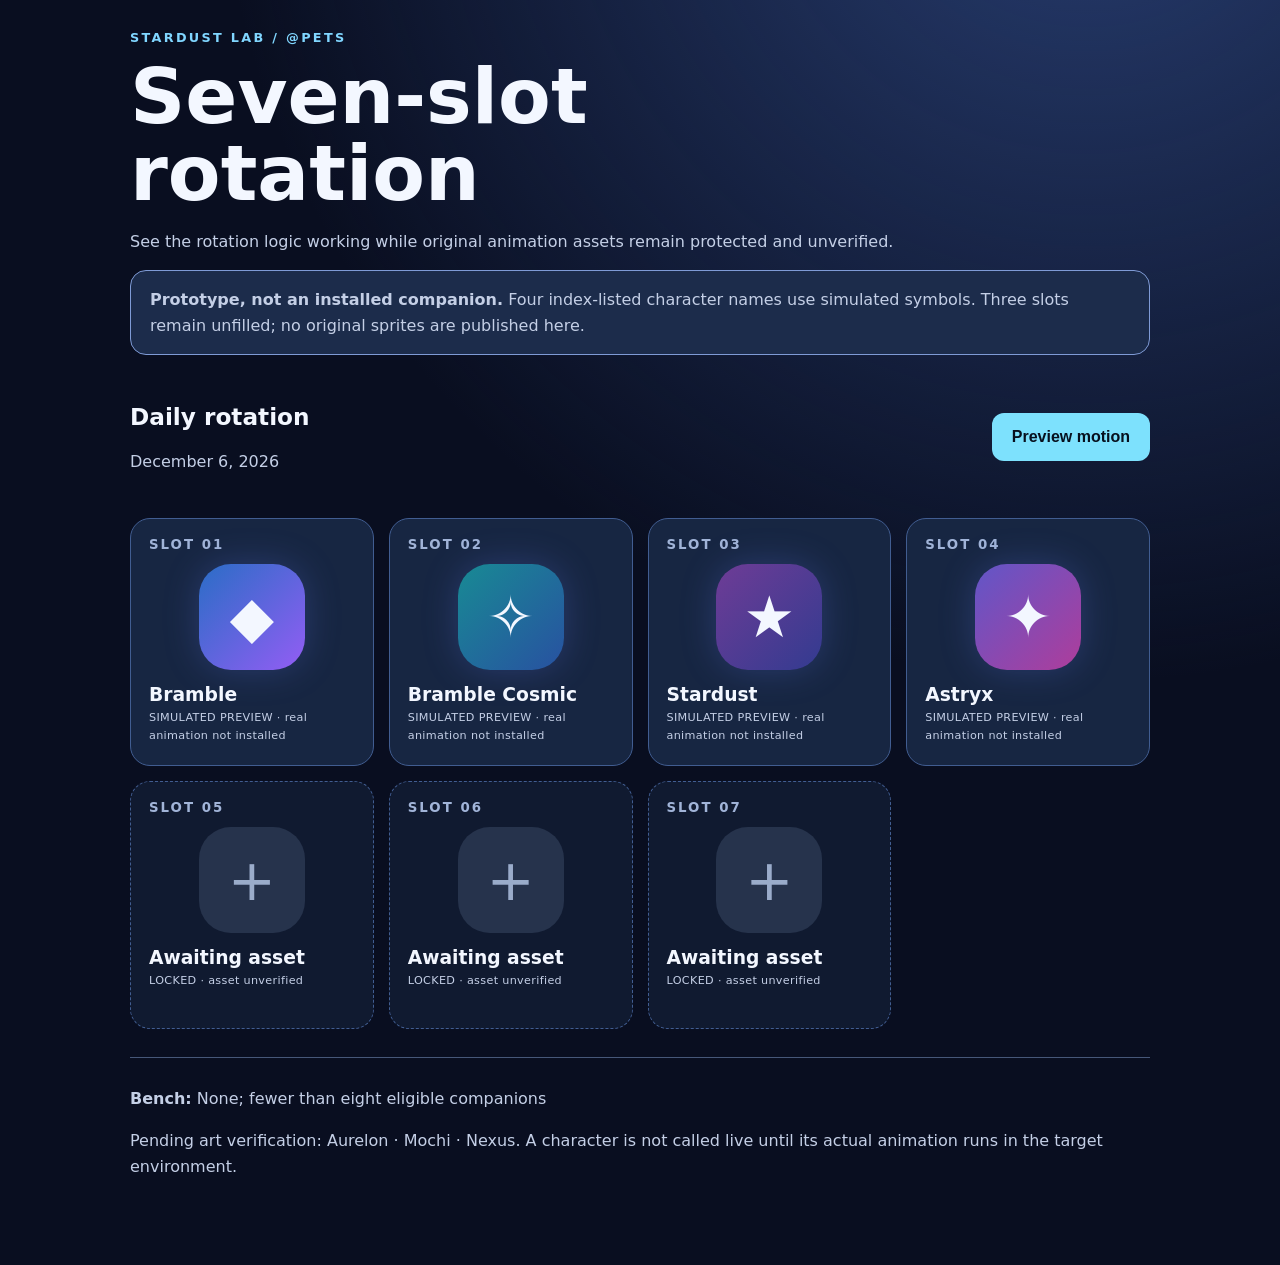
==== index.html @ 71151c68 "Build Pets seven-slot rotation prototype: index.html" ====
<!doctype html>
<html lang="en">
<head>
<meta charset="utf-8"><meta name="viewport" content="width=device-width, initial-scale=1">
<title>@Pets — Rotation Playground</title>
<style>
:root{font-family:system-ui,sans-serif;color-scheme:dark;background:#090e20;color:#f3f7ff}
*{box-sizing:border-box}body{margin:0;min-height:100vh;background:radial-gradient(circle at 85% -15%,#283e72,transparent 48%),#090e20}
main{max-width:1060px;padding:30px 20px 70px;margin:auto}.eyebrow{color:#80d6ff;font-size:.8rem;font-weight:800;letter-spacing:.18em;text-transform:uppercase}
h1{font-size:clamp(2.4rem,8vw,4.8rem);line-height:1;margin:14px 0}h2{font-size:1.45rem}p{line-height:1.6;color:#c4cfe6}
.notice{padding:16px 19px;border:1px solid #7f9bd6;background:#1c2c4b;border-radius:16px}
.controls{display:flex;flex-wrap:wrap;align-items:center;justify-content:space-between;gap:14px;margin:28px 0}
button{border:none;background:#7de1fd;color:#07101e;border-radius:12px;font-size:1rem;font-weight:800;padding:14px 20px;cursor:pointer;min-height:48px}
button:focus-visible{outline:3px solid #fef08a;outline-offset:4px}
#slots{display:grid;grid-template-columns:repeat(auto-fit,minmax(210px,1fr));gap:15px}
.pet-card{background:#172642;border:1px solid #415d91;border-radius:20px;min-height:248px;padding:18px;display:flex;flex-direction:column;align-items:flex-start}
.pet-card small{letter-spacing:.15em;color:#a1b4d8;font-weight:800}
.orb{display:grid;place-items:center;align-self:center;width:106px;height:106px;margin:12px 0;border-radius:32px;background:linear-gradient(135deg,#2a6dc6,#935df4);box-shadow:0 0 35px #556ed54d;font-size:3.6rem}
.pet-card:nth-child(2) .orb{background:linear-gradient(135deg,#188a94,#2851a1)}
.pet-card:nth-child(3) .orb{background:linear-gradient(135deg,#6e3c96,#333b90)}
.pet-card:nth-child(4) .orb{background:linear-gradient(135deg,#6156c8,#ae3d9b)}
.pet-card h3{font-size:1.17rem;margin:2px 0 4px}.pet-card p{font-size:.7rem;letter-spacing:.03em;margin:0}
.vacant{border-style:dashed;background:#101a30}.vacant .orb{background:#26334c;box-shadow:none;color:#9aacca}
.moving .pet-card:not(.vacant) .orb{animation:float 1.4s ease-in-out infinite alternate}
@keyframes float{to{transform:translateY(-15px) rotate(5deg)}}
@media(prefers-reduced-motion:reduce){.moving .orb{animation:none!important}}
footer{margin-top:28px;border-top:1px solid #465778;padding-top:12px}
</style>
</head>
<body><main>
<div class="eyebrow">STARDUST LAB / @PETS</div>
<h1>Seven-slot<br>rotation</h1>
<p>See the rotation logic working while original animation assets remain protected and unverified.</p>
<p class="notice"><strong>Prototype, not an installed companion.</strong> Four index-listed character names use simulated symbols. Three slots remain unfilled; no original sprites are published here.</p>
<div class="controls"><div><h2>Daily rotation</h2><p id="day" aria-live="polite"></p></div><button id="motion" type="button" aria-pressed="false">Preview motion</button></div>
<section id="slots" aria-label="Seven companion slots"></section>
<footer><p><strong>Bench:</strong> <span id="bench"></span></p><p>Pending art verification: Aurelon · Mochi · Nexus. A character is not called live until its actual animation runs in the target environment.</p></footer>
</main><script type="module" src="./rotation.mjs"></script></body></html>
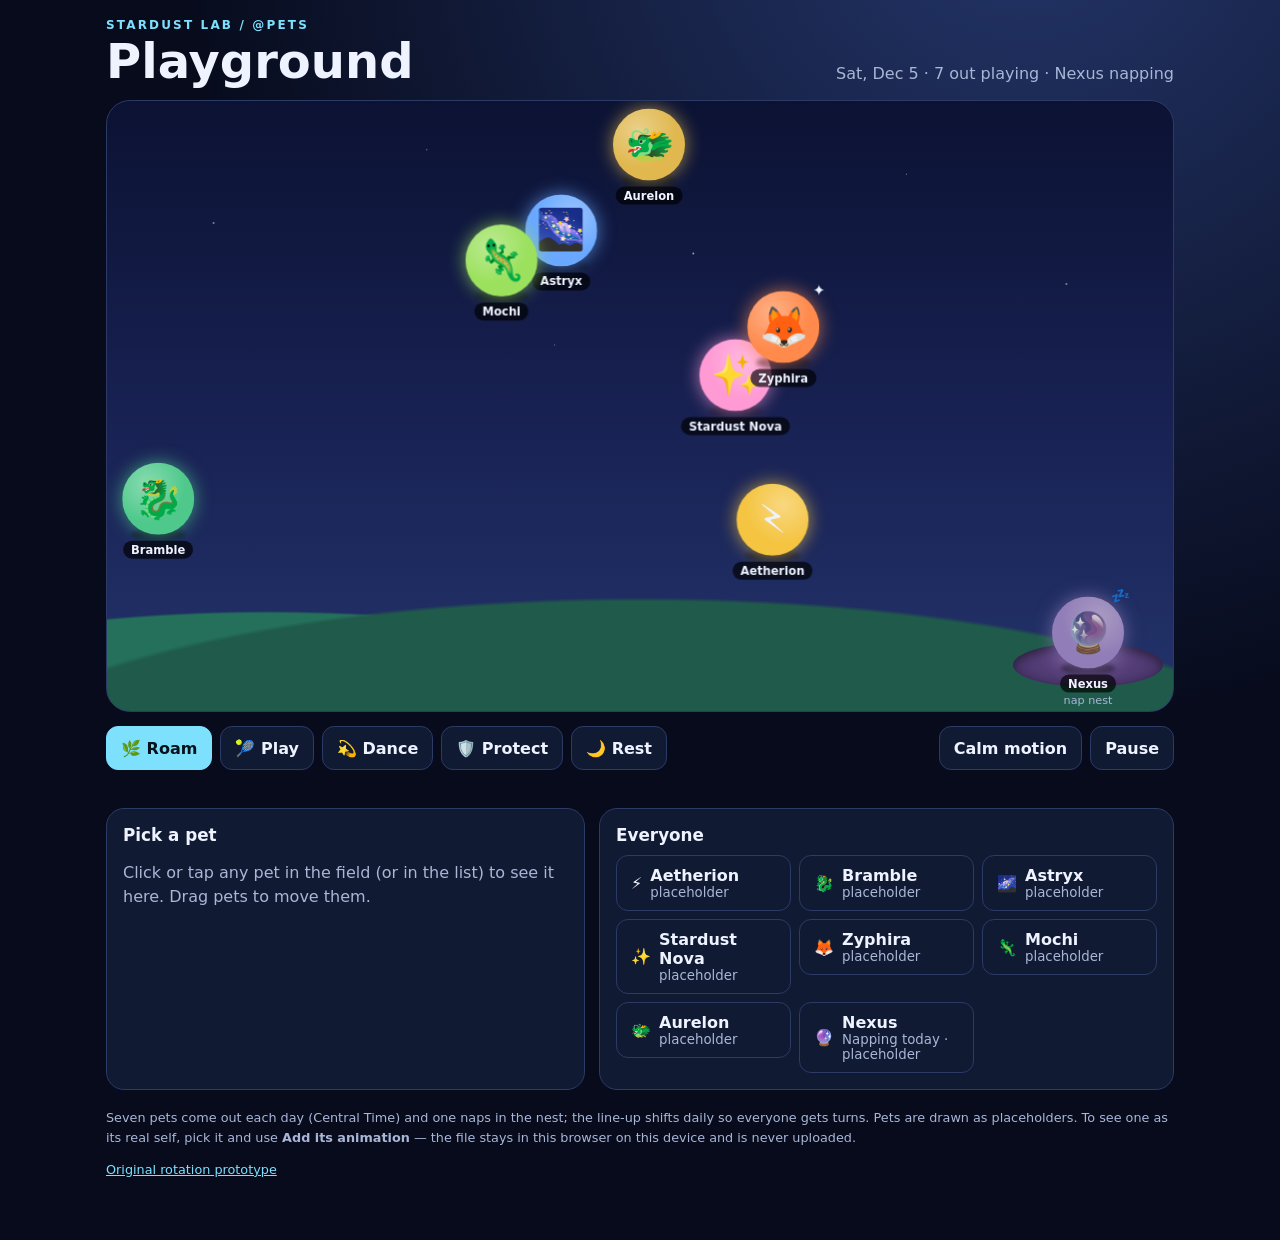
==== commit 89346d1e: "Roaming playground: all pets wander one shared field - index.html + playground.mjs: the day's seven " ====
--- a/index.html
+++ b/index.html
@@ -2,37 +2,111 @@
 <html lang="en">
 <head>
 <meta charset="utf-8"><meta name="viewport" content="width=device-width, initial-scale=1">
-<title>@Pets — Rotation Playground</title>
+<title>@Pets Playground</title>
+<meta name="description" content="Your @Pets roaming free in one playground.">
+<link rel="icon" href="data:image/svg+xml,%3Csvg xmlns='http://www.w3.org/2000/svg' viewBox='0 0 100 100'%3E%3Ctext y='.9em' font-size='90'%3E%E2%9C%A8%3C/text%3E%3C/svg%3E">
 <style>
-:root{font-family:system-ui,sans-serif;color-scheme:dark;background:#090e20;color:#f3f7ff}
-*{box-sizing:border-box}body{margin:0;min-height:100vh;background:radial-gradient(circle at 85% -15%,#283e72,transparent 48%),#090e20}
-main{max-width:1060px;padding:30px 20px 70px;margin:auto}.eyebrow{color:#80d6ff;font-size:.8rem;font-weight:800;letter-spacing:.18em;text-transform:uppercase}
-h1{font-size:clamp(2.4rem,8vw,4.8rem);line-height:1;margin:14px 0}h2{font-size:1.45rem}p{line-height:1.6;color:#c4cfe6}
-.notice{padding:16px 19px;border:1px solid #7f9bd6;background:#1c2c4b;border-radius:16px}
-.controls{display:flex;flex-wrap:wrap;align-items:center;justify-content:space-between;gap:14px;margin:28px 0}
-button{border:none;background:#7de1fd;color:#07101e;border-radius:12px;font-size:1rem;font-weight:800;padding:14px 20px;cursor:pointer;min-height:48px}
-button:focus-visible{outline:3px solid #fef08a;outline-offset:4px}
-#slots{display:grid;grid-template-columns:repeat(auto-fit,minmax(210px,1fr));gap:15px}
-.pet-card{background:#172642;border:1px solid #415d91;border-radius:20px;min-height:248px;padding:18px;display:flex;flex-direction:column;align-items:flex-start}
-.pet-card small{letter-spacing:.15em;color:#a1b4d8;font-weight:800}
-.orb{display:grid;place-items:center;align-self:center;width:106px;height:106px;margin:12px 0;border-radius:32px;background:linear-gradient(135deg,#2a6dc6,#935df4);box-shadow:0 0 35px #556ed54d;font-size:3.6rem}
-.pet-card:nth-child(2) .orb{background:linear-gradient(135deg,#188a94,#2851a1)}
-.pet-card:nth-child(3) .orb{background:linear-gradient(135deg,#6e3c96,#333b90)}
-.pet-card:nth-child(4) .orb{background:linear-gradient(135deg,#6156c8,#ae3d9b)}
-.pet-card h3{font-size:1.17rem;margin:2px 0 4px}.pet-card p{font-size:.7rem;letter-spacing:.03em;margin:0}
-.vacant{border-style:dashed;background:#101a30}.vacant .orb{background:#26334c;box-shadow:none;color:#9aacca}
-.moving .pet-card:not(.vacant) .orb{animation:float 1.4s ease-in-out infinite alternate}
-@keyframes float{to{transform:translateY(-15px) rotate(5deg)}}
-@media(prefers-reduced-motion:reduce){.moving .orb{animation:none!important}}
-footer{margin-top:28px;border-top:1px solid #465778;padding-top:12px}
+:root{--bg:#070b1c;--panel:#111a33;--line:#2b3b66;--text:#eef3ff;--muted:#a9b6d6;--accent:#7de1fd;--warm:#fde68a;
+  font-family:system-ui,-apple-system,"Segoe UI",sans-serif;color:var(--text);color-scheme:dark}
+*{box-sizing:border-box}
+body{margin:0;min-height:100vh;background:radial-gradient(circle at 80% -10%,#24366b,transparent 50%),var(--bg)}
+main{max-width:1100px;margin:auto;padding:18px 16px 48px}
+header{display:flex;flex-wrap:wrap;align-items:end;justify-content:space-between;gap:8px 20px;margin-bottom:14px}
+.eyebrow{color:var(--accent);font-size:.75rem;font-weight:800;letter-spacing:.18em}
+h1{margin:4px 0 0;font-size:clamp(1.9rem,6vw,3rem);line-height:1.05}
+#today{margin:0;color:var(--muted)}
+#field{position:relative;height:clamp(360px,68vh,640px);border-radius:24px;overflow:hidden;border:1px solid var(--line);
+  touch-action:none;user-select:none;-webkit-user-select:none;
+  background:radial-gradient(ellipse 120% 60% at 50% 115%,#1f5a4a 0 55%,transparent 56%),
+    radial-gradient(ellipse 80% 40% at 15% 108%,#24705a 0 60%,transparent 61%),
+    linear-gradient(#0b1233,#1a2457 60%,#23346b)}
+#field.day{background:radial-gradient(ellipse 120% 60% at 50% 115%,#3f9a5c 0 55%,transparent 56%),
+    radial-gradient(ellipse 80% 40% at 15% 108%,#4fb26b 0 60%,transparent 61%),
+    linear-gradient(#6fb7ff,#a8d8ff 60%,#d4ecff)}
+.stars{position:absolute;inset:0;pointer-events:none;background-image:
+  radial-gradient(1.5px 1.5px at 10% 20%,#fff9,transparent),radial-gradient(1px 1px at 30% 8%,#fff8,transparent),
+  radial-gradient(1.5px 1.5px at 55% 25%,#fffa,transparent),radial-gradient(1px 1px at 75% 12%,#fff7,transparent),
+  radial-gradient(1.5px 1.5px at 90% 30%,#fff9,transparent),radial-gradient(1px 1px at 42% 40%,#fff6,transparent)}
+#field.day .stars{opacity:0}
+.nest{position:absolute;right:10px;bottom:24px;width:150px;height:44px;border-radius:50%;
+  background:radial-gradient(ellipse at 50% 40%,#6b4f8f,#3a2a5a);box-shadow:inset 0 4px 10px #0006;pointer-events:none}
+.nest span{position:absolute;bottom:-20px;width:100%;text-align:center;font-size:.7rem;color:var(--muted)}
+.pet{position:absolute;left:0;top:0;width:var(--size);height:var(--size);margin:calc(var(--size)/-2) 0 0 calc(var(--size)/-2);
+  border:0;padding:0;background:none;cursor:grab;will-change:transform;touch-action:none;color:inherit;font:inherit}
+.pet:active{cursor:grabbing}
+.pet:focus-visible{outline:none}.pet:focus-visible .body{outline:3px solid var(--warm);outline-offset:3px}
+.shadow{position:absolute;left:12%;right:12%;bottom:-8%;height:18%;border-radius:50%;background:#0007;filter:blur(2px)}
+.body{position:absolute;inset:0;border-radius:50%;display:grid;place-items:center;overflow:hidden;
+  background:radial-gradient(circle at 35% 30%,#fff5,transparent 55%),var(--c);box-shadow:0 0 18px color-mix(in srgb,var(--c) 70%,transparent)}
+.body .glyph{font-size:calc(var(--size)*.55);line-height:1}
+.body img,.body video{width:100%;height:100%;object-fit:contain;background:#0003}
+.pet.has-clip .body{background:none;box-shadow:none;border-radius:0;overflow:visible}
+.tag{position:absolute;top:100%;left:50%;transform:translate(-50%,6px);white-space:nowrap;font-size:.72rem;font-weight:700;
+  padding:2px 8px;border-radius:99px;background:#000a;pointer-events:none}
+.bubble{position:absolute;right:-6px;top:-10px;font-size:.95rem;pointer-events:none}
+.pet.selected .tag{background:var(--warm);color:#1a1300}
+.pet.sleeping .body{filter:saturate(.6) brightness(.85)}
+.toolbar{display:flex;flex-wrap:wrap;gap:8px;margin:14px 0}
+button,.filebtn{font:inherit;font-weight:700;border-radius:12px;border:1px solid var(--line);background:var(--panel);color:var(--text);
+  padding:10px 14px;min-height:44px;cursor:pointer}
+button[aria-pressed="true"]{background:var(--accent);color:#06121c;border-color:var(--accent)}
+button:focus-visible,.filebtn:focus-within,select:focus-visible{outline:3px solid var(--warm);outline-offset:2px}
+.spacer{flex:1}
+.grid{display:grid;grid-template-columns:minmax(0,1fr) minmax(0,1.2fr);gap:14px}
+@media(max-width:760px){.grid{grid-template-columns:1fr}}
+.panel{background:var(--panel);border:1px solid var(--line);border-radius:18px;padding:16px}
+.panel h2{margin:0 0 10px;font-size:1.05rem}
+.muted{color:var(--muted)}p{line-height:1.5}
+#card .row{display:flex;flex-wrap:wrap;gap:8px;margin-top:10px}
+.filebtn{display:inline-flex;align-items:center}.filebtn input{position:absolute;opacity:0;width:1px;height:1px}
+#roster{list-style:none;margin:0;padding:0;display:grid;grid-template-columns:repeat(auto-fill,minmax(150px,1fr));gap:8px}
+#roster button{width:100%;text-align:left;display:flex;gap:8px;align-items:center;font-weight:600}
+#roster small{display:block;color:var(--muted);font-weight:500}
+#status{min-height:1.5em;margin:6px 0 0;color:var(--warm)}
+footer{margin-top:18px;font-size:.8rem;color:var(--muted)}
 </style>
 </head>
-<body><main>
-<div class="eyebrow">STARDUST LAB / @PETS</div>
-<h1>Seven-slot<br>rotation</h1>
-<p>See the rotation logic working while original animation assets remain protected and unverified.</p>
-<p class="notice"><strong>Prototype, not an installed companion.</strong> Four index-listed character names use simulated symbols. Three slots remain unfilled; no original sprites are published here.</p>
-<div class="controls"><div><h2>Daily rotation</h2><p id="day" aria-live="polite"></p></div><button id="motion" type="button" aria-pressed="false">Preview motion</button></div>
-<section id="slots" aria-label="Seven companion slots"></section>
-<footer><p><strong>Bench:</strong> <span id="bench"></span></p><p>Pending art verification: Aurelon · Mochi · Nexus. A character is not called live until its actual animation runs in the target environment.</p></footer>
-</main><script type="module" src="./rotation.mjs"></script></body></html>
+<body>
+<main>
+<header>
+  <div><div class="eyebrow">STARDUST LAB / @PETS</div><h1>Playground</h1></div>
+  <p id="today" aria-live="polite"></p>
+</header>
+
+<div id="field" aria-label="Playground field. Pets are buttons: press one to pick it, or drag it somewhere new.">
+  <div class="stars"></div>
+  <div class="nest" aria-hidden="true"><span>nap nest</span></div>
+</div>
+
+<div class="toolbar" role="group" aria-label="What everyone does">
+  <button type="button" data-action="roam" aria-pressed="true">🌿 Roam</button>
+  <button type="button" data-action="play" aria-pressed="false">🎾 Play</button>
+  <button type="button" data-action="dance" aria-pressed="false">💫 Dance</button>
+  <button type="button" data-action="protect" aria-pressed="false">🛡️ Protect</button>
+  <button type="button" data-action="rest" aria-pressed="false">🌙 Rest</button>
+  <span class="spacer"></span>
+  <button type="button" id="calm" aria-pressed="false">Calm motion</button>
+  <button type="button" id="pause" aria-pressed="false">Pause</button>
+</div>
+<p id="status" role="status" aria-live="polite"></p>
+
+<div class="grid">
+  <section class="panel" id="card" aria-live="polite">
+    <h2>Pick a pet</h2>
+    <p class="muted">Click or tap any pet in the field (or in the list) to see it here. Drag pets to move them.</p>
+  </section>
+  <section class="panel">
+    <h2>Everyone</h2>
+    <ul id="roster"></ul>
+  </section>
+</div>
+
+<footer>
+  <p>Seven pets come out each day (Central Time) and one naps in the nest; the line-up shifts daily so everyone gets turns.
+  Pets are drawn as placeholders. To see one as its real self, pick it and use <b>Add its animation</b> — the file stays in this browser on this device and is never uploaded.</p>
+  <p><a href="rotation.html" style="color:var(--accent)">Original rotation prototype</a></p>
+</footer>
+</main>
+<script type="module" src="./playground.mjs"></script>
+</body>
+</html>
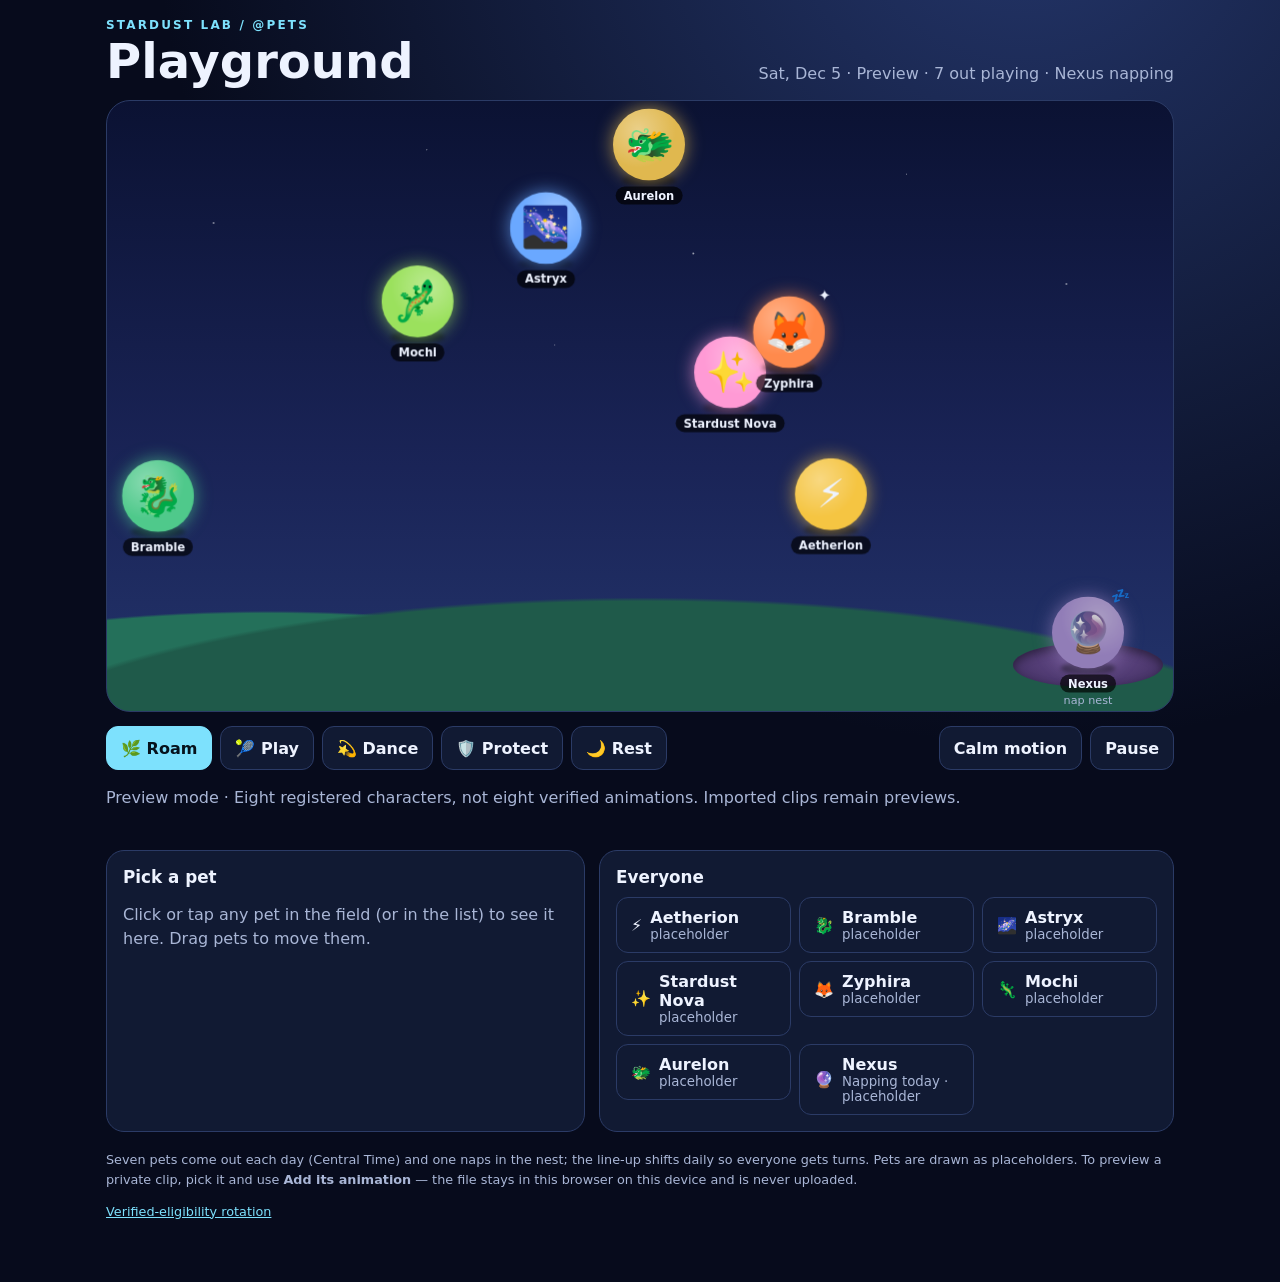
==== commit 82f31dfb: "Consolidate pet roster evidence and separate preview eligibility" ====
--- a/index.html
+++ b/index.html
@@ -88,6 +88,7 @@
   <button type="button" id="calm" aria-pressed="false">Calm motion</button>
   <button type="button" id="pause" aria-pressed="false">Pause</button>
 </div>
+<p class="muted">Preview mode · Eight registered characters, not eight verified animations. Imported clips remain previews.</p>
 <p id="status" role="status" aria-live="polite"></p>
 
 <div class="grid">
@@ -103,8 +104,8 @@
 
 <footer>
   <p>Seven pets come out each day (Central Time) and one naps in the nest; the line-up shifts daily so everyone gets turns.
-  Pets are drawn as placeholders. To see one as its real self, pick it and use <b>Add its animation</b> — the file stays in this browser on this device and is never uploaded.</p>
-  <p><a href="rotation.html" style="color:var(--accent)">Original rotation prototype</a></p>
+  Pets are drawn as placeholders. To preview a private clip, pick it and use <b>Add its animation</b> — the file stays in this browser on this device and is never uploaded.</p>
+  <p><a href="rotation.html" style="color:var(--accent)">Verified-eligibility rotation</a></p>
 </footer>
 </main>
 <script type="module" src="./playground.mjs"></script>
